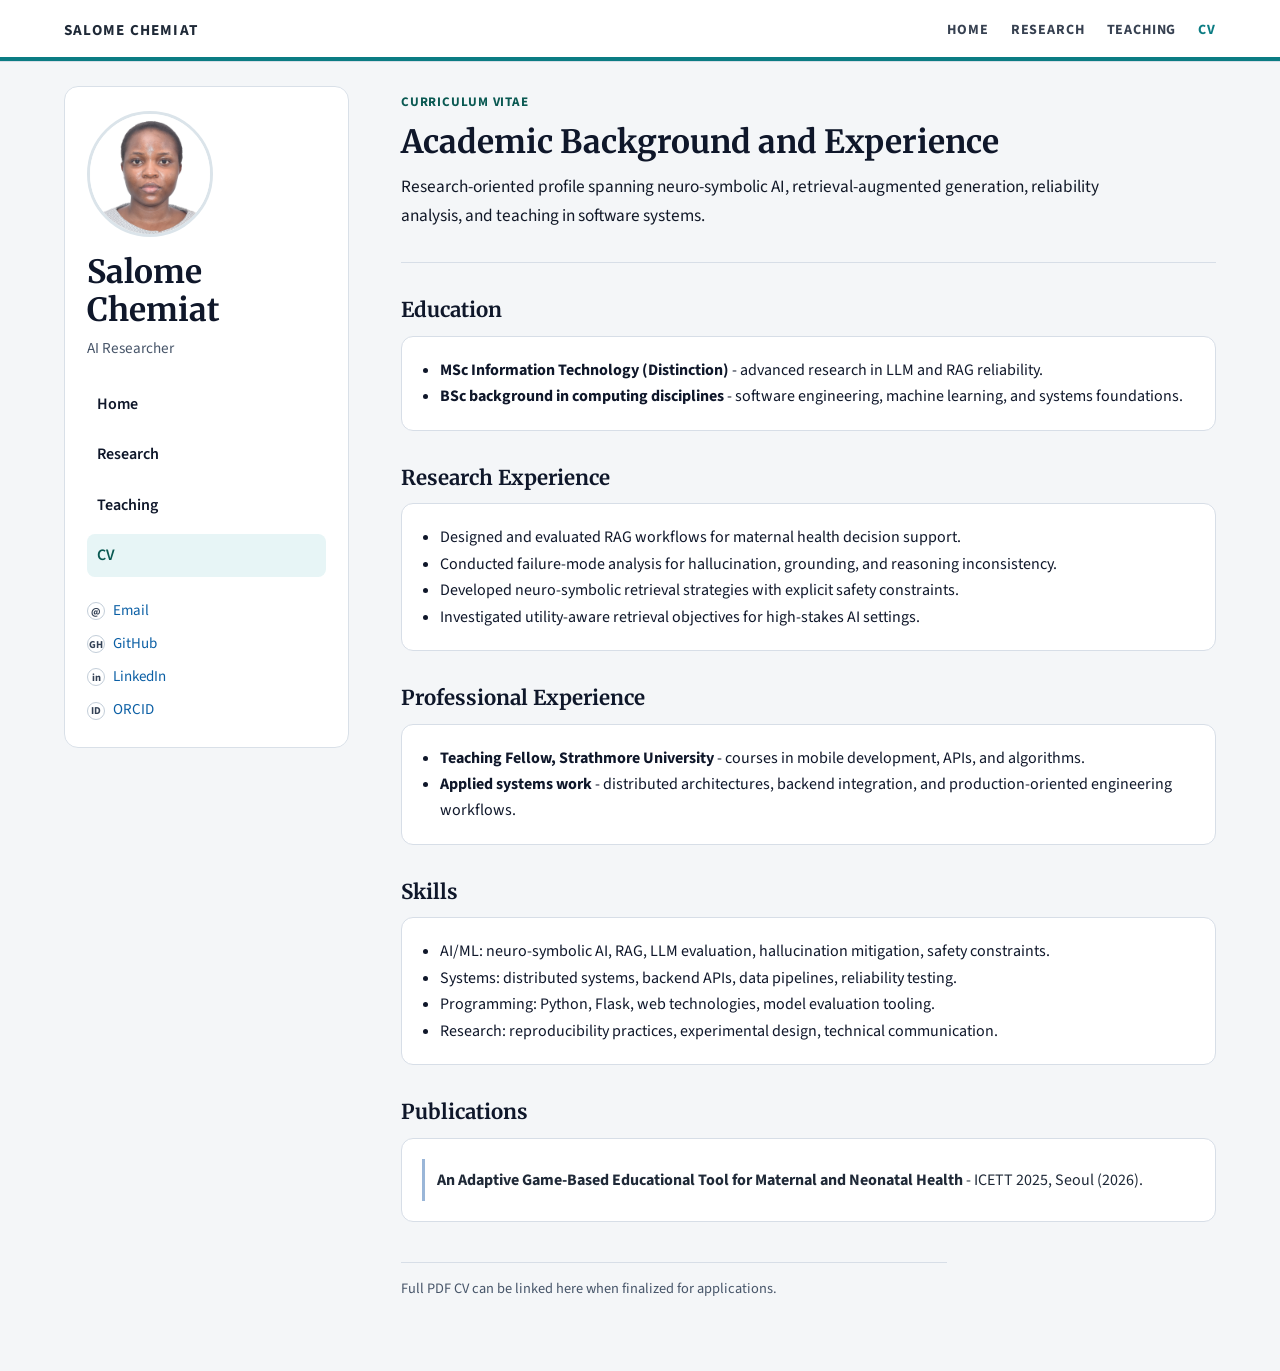
==== cv.html @ af60e09a "Polish visual identity to a cleaner academic research-site style. Add top navigation framing, profil" ====
<!DOCTYPE html>
<html lang="en">
<head>
    <meta charset="UTF-8">
    <meta name="viewport" content="width=device-width, initial-scale=1.0">
    <title>CV | Salome Chemiat</title>
    <link rel="stylesheet" href="style.css">
</head>
<body>
    <header class="top-header">
        <div class="top-header-inner">
            <div class="site-mark">Salome Chemiat</div>
            <nav class="top-links" aria-label="Top navigation">
                <a href="index.html">Home</a>
                <a href="research.html">Research</a>
                <a href="teaching.html">Teaching</a>
                <a class="active" href="cv.html">CV</a>
            </nav>
        </div>
        <div class="accent-line"></div>
    </header>
    <div class="site-shell">
        <div class="page-grid">
            <aside class="sidebar">
                <div class="profile-wrap">
                    <img class="profile-photo" src="profile.jpg" alt="Portrait of Salome Chemiat">
                </div>
                <h1>Salome Chemiat</h1>
                <p class="role">AI Researcher</p>
                <nav class="sidebar-nav" aria-label="Primary">
                    <a href="index.html">Home</a>
                    <a href="research.html">Research</a>
                    <a href="teaching.html">Teaching</a>
                    <a class="active" href="cv.html">CV</a>
                </nav>
                <ul class="contact-list">
                    <li><a href="mailto:schemiat@strathmore.edu"><span class="icon">@</span>Email</a></li>
                    <li><a href="https://github.com/Chemiatsalome"><span class="icon">GH</span>GitHub</a></li>
                    <li><a href="https://www.linkedin.com/in/salome-chemiat"><span class="icon">in</span>LinkedIn</a></li>
                    <li><a href="https://orcid.org/0009-0006-5871-4366"><span class="icon">ID</span>ORCID</a></li>
                </ul>
            </aside>

            <main class="content">
                <section class="hero">
                    <p class="eyebrow">Curriculum Vitae</p>
                    <h1>Academic Background and Experience</h1>
                    <p class="lead">
                        Research-oriented profile spanning neuro-symbolic AI, retrieval-augmented generation, reliability analysis, and teaching in software systems.
                    </p>
                </section>

                <section>
                    <h2>Education</h2>
                    <div class="section-card">
                        <ul class="cv-list">
                            <li><strong>MSc Information Technology (Distinction)</strong> - advanced research in LLM and RAG reliability.</li>
                            <li><strong>BSc background in computing disciplines</strong> - software engineering, machine learning, and systems foundations.</li>
                        </ul>
                    </div>
                </section>

                <section>
                    <h2>Research Experience</h2>
                    <div class="section-card">
                        <ul class="cv-list">
                            <li>Designed and evaluated RAG workflows for maternal health decision support.</li>
                            <li>Conducted failure-mode analysis for hallucination, grounding, and reasoning inconsistency.</li>
                            <li>Developed neuro-symbolic retrieval strategies with explicit safety constraints.</li>
                            <li>Investigated utility-aware retrieval objectives for high-stakes AI settings.</li>
                        </ul>
                    </div>
                </section>

                <section>
                    <h2>Professional Experience</h2>
                    <div class="section-card">
                        <ul class="cv-list">
                            <li><strong>Teaching Fellow, Strathmore University</strong> - courses in mobile development, APIs, and algorithms.</li>
                            <li><strong>Applied systems work</strong> - distributed architectures, backend integration, and production-oriented engineering workflows.</li>
                        </ul>
                    </div>
                </section>

                <section>
                    <h2>Skills</h2>
                    <div class="section-card">
                        <ul class="cv-list">
                            <li>AI/ML: neuro-symbolic AI, RAG, LLM evaluation, hallucination mitigation, safety constraints.</li>
                            <li>Systems: distributed systems, backend APIs, data pipelines, reliability testing.</li>
                            <li>Programming: Python, Flask, web technologies, model evaluation tooling.</li>
                            <li>Research: reproducibility practices, experimental design, technical communication.</li>
                        </ul>
                    </div>
                </section>

                <section>
                    <h2>Publications</h2>
                    <div class="section-card">
                        <ul class="pub-list">
                            <li><strong>An Adaptive Game-Based Educational Tool for Maternal and Neonatal Health</strong> - ICETT 2025, Seoul (2026).</li>
                        </ul>
                    </div>
                </section>

                <p class="footer-note">Full PDF CV can be linked here when finalized for applications.</p>
            </main>
        </div>
    </div>
</body>
</html>
---- style.css ----
@import url("https://fonts.googleapis.com/css2?family=Merriweather:wght@400;700&family=Source+Sans+3:wght@400;600;700&display=swap");

:root {
    --bg: #f4f6f8;
    --panel: #ffffff;
    --text: #0f172a;
    --muted: #475569;
    --accent: #0b7c83;
    --accent-soft: #e7f5f6;
    --line: #d7dee7;
    --max-width: 1200px;
}

* {
    box-sizing: border-box;
}

html, body {
    margin: 0;
    padding: 0;
    background: var(--bg);
    color: var(--text);
    font-family: "Source Sans 3", "Segoe UI", Roboto, "Helvetica Neue", Arial, sans-serif;
    line-height: 1.65;
}

a {
    color: #0b5fa5;
    text-decoration: none;
    transition: color 0.2s ease;
}

a:hover {
    color: #084a81;
}

.top-header {
    background: var(--panel);
    border-bottom: 1px solid var(--line);
}

.top-header-inner {
    max-width: var(--max-width);
    margin: 0 auto;
    padding: 18px 24px 14px;
    display: flex;
    align-items: center;
    justify-content: space-between;
    gap: 20px;
}

.site-mark {
    font-size: 0.95rem;
    font-weight: 700;
    letter-spacing: 0.08em;
    color: #1f2937;
    text-transform: uppercase;
}

.top-links {
    display: flex;
    gap: 22px;
    flex-wrap: wrap;
}

.top-links a {
    color: #374151;
    font-size: 0.88rem;
    font-weight: 700;
    letter-spacing: 0.06em;
    text-transform: uppercase;
}

.top-links a.active,
.top-links a:hover {
    color: var(--accent);
}

.accent-line {
    height: 4px;
    background: var(--accent);
}

.site-shell {
    max-width: var(--max-width);
    margin: 0 auto;
    padding: 24px 24px 56px;
}

.page-grid {
    display: grid;
    grid-template-columns: 285px 1fr;
    gap: 52px;
}

.sidebar {
    position: sticky;
    top: 28px;
    align-self: start;
    border: 1px solid #d9e0e8;
    background: var(--panel);
    border-radius: 14px;
    padding: 24px 22px;
}

.profile-wrap {
    margin-bottom: 16px;
}

.profile-photo {
    width: 126px;
    height: 126px;
    border-radius: 50%;
    object-fit: cover;
    border: 3px solid #dbe4ea;
    display: block;
}

.sidebar h1 {
    margin: 0 0 6px;
    font-family: "Merriweather", Georgia, "Times New Roman", serif;
    font-size: 2rem;
    font-weight: 700;
    line-height: 1.2;
}

.sidebar .role {
    margin: 0 0 16px;
    color: var(--muted);
    font-size: 0.95rem;
}

.sidebar-nav {
    display: flex;
    flex-direction: column;
    gap: 8px;
    margin: 22px 0;
}

.sidebar-nav a {
    display: block;
    padding: 8px 10px;
    border-radius: 8px;
    color: var(--text);
    font-weight: 600;
}

.sidebar-nav a:hover,
.sidebar-nav a.active {
    background: var(--accent-soft);
    color: #0a5952;
}

.contact-list {
    margin: 16px 0 0;
    padding: 0;
    list-style: none;
    display: grid;
    gap: 8px;
    font-size: 0.94rem;
}

.contact-list a {
    display: inline-flex;
    align-items: center;
    gap: 8px;
}

.contact-list .icon {
    width: 18px;
    height: 18px;
    border-radius: 50%;
    border: 1px solid #c3ced9;
    color: #334155;
    display: inline-flex;
    align-items: center;
    justify-content: center;
    font-size: 0.66rem;
    font-weight: 700;
}

.content {
    min-width: 0;
}

.hero {
    padding: 6px 0 18px;
    border-bottom: 1px solid var(--line);
    margin-bottom: 28px;
}

.eyebrow {
    margin: 0 0 8px;
    font-size: 0.82rem;
    font-weight: 700;
    letter-spacing: 0.06em;
    text-transform: uppercase;
    color: #0a5952;
}

h1, h2, h3 {
    font-family: "Merriweather", Georgia, "Times New Roman", serif;
    line-height: 1.3;
    margin-top: 0;
}

h1 {
    font-size: 2rem;
    margin-bottom: 10px;
}

h2 {
    font-size: 1.28rem;
    margin: 34px 0 12px;
}

h3 {
    font-size: 1.05rem;
    margin: 0 0 8px;
}

p {
    margin: 0 0 14px;
    color: #1f2937;
    max-width: 78ch;
}

.lead {
    font-size: 1.08rem;
    color: #111827;
}

.research-question {
    margin-top: 14px;
    padding: 14px 16px;
    border-left: 4px solid var(--accent);
    background: #f7fafb;
    font-size: 1.05rem;
}

.section-card {
    border: 1px solid var(--line);
    background: var(--panel);
    border-radius: 12px;
    padding: 20px;
    margin-bottom: 16px;
}

.highlight-card {
    border: 1px solid #73bbb0;
    background: linear-gradient(180deg, #f2fbfa 0%, #ffffff 72%);
    box-shadow: 0 8px 24px rgba(13, 121, 117, 0.08);
}

.flagship-header {
    display: flex;
    align-items: center;
    justify-content: space-between;
    gap: 12px;
    margin-bottom: 6px;
}

.flagship-badge {
    font-size: 0.72rem;
    font-weight: 700;
    letter-spacing: 0.05em;
    text-transform: uppercase;
    color: #0a5952;
    background: #dcf3ef;
    border: 1px solid #a4d8cf;
    border-radius: 999px;
    padding: 4px 10px;
}

.inline-list {
    margin: 0;
    padding-left: 18px;
}

.meta {
    margin-top: 8px;
    color: var(--muted);
    font-size: 0.93rem;
}

.testimonial {
    border-left: 4px solid var(--accent);
    padding: 10px 14px;
    background: #f8fbfb;
    margin: 12px 0;
    color: #0f172a;
}

.cv-list {
    margin: 0;
    padding-left: 18px;
}

.footer-note {
    margin-top: 40px;
    padding-top: 14px;
    border-top: 1px solid var(--line);
    color: var(--muted);
    font-size: 0.9rem;
}

.pub-list {
    margin: 0;
    padding: 0;
    list-style: none;
    display: grid;
    gap: 12px;
}

.pub-list li {
    border-left: 3px solid #9ab6d8;
    padding: 8px 0 8px 12px;
    color: #1f2937;
}

@media (max-width: 980px) {
    .top-header-inner {
        align-items: flex-start;
        flex-direction: column;
    }

    .page-grid {
        grid-template-columns: 1fr;
        gap: 24px;
    }

    .sidebar {
        position: static;
    }
}
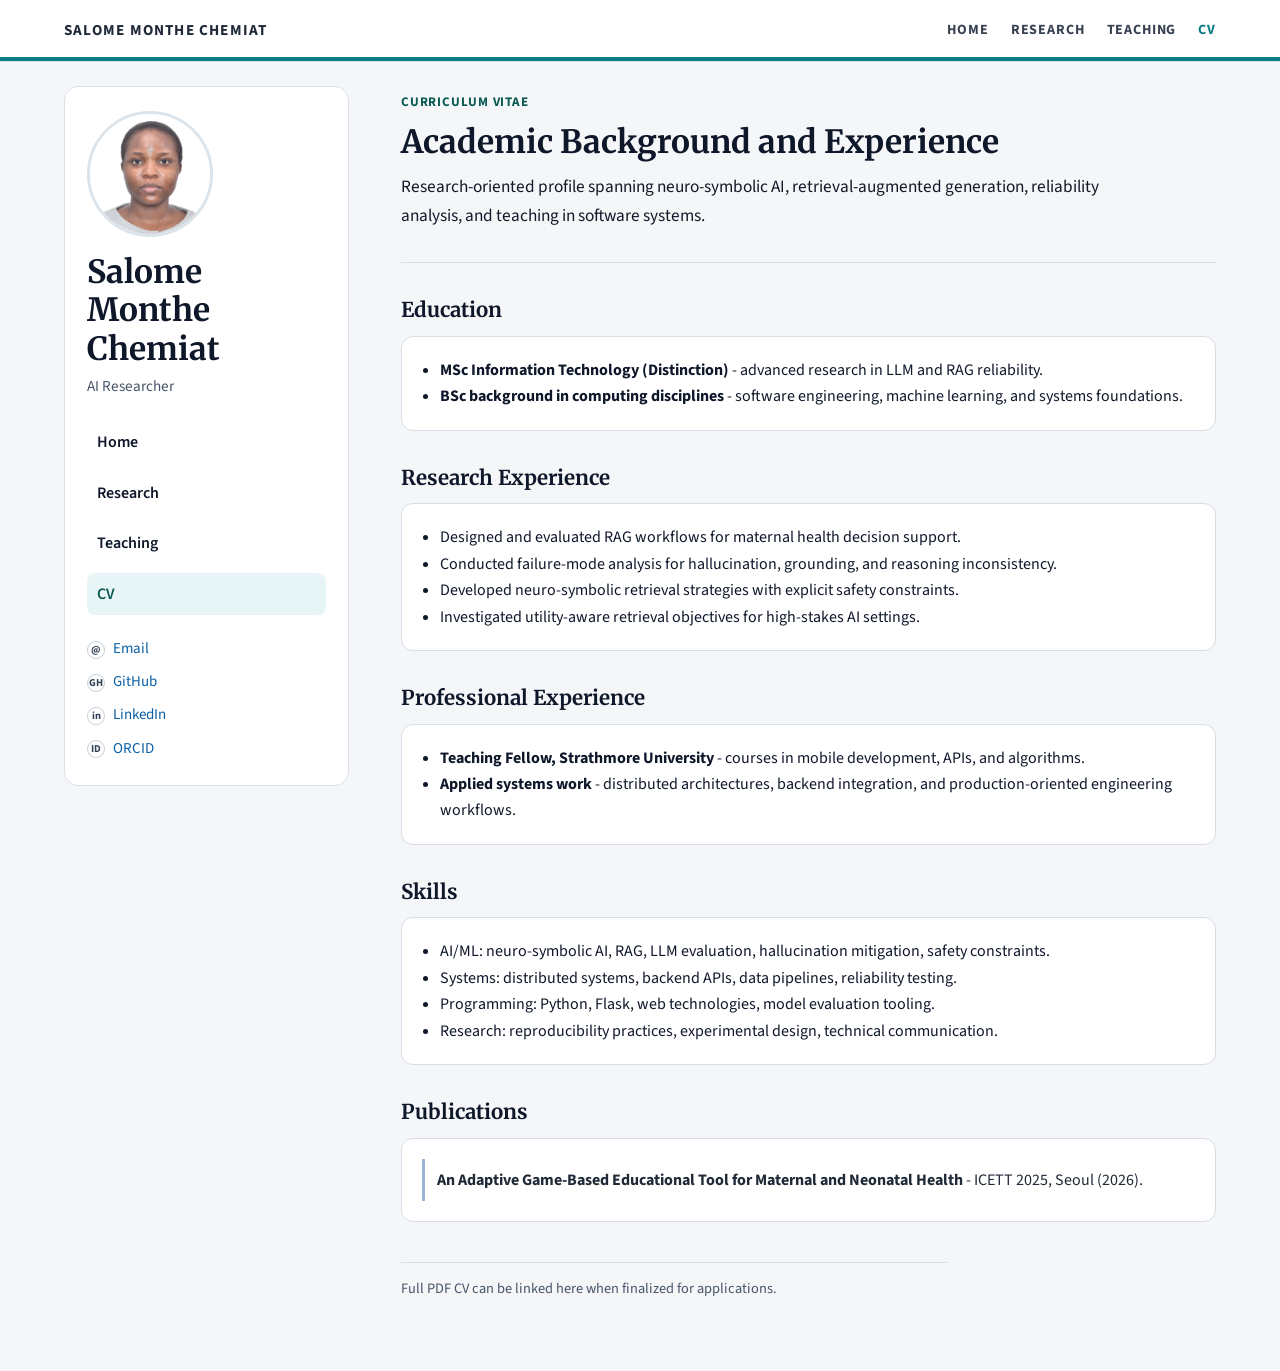
==== commit a256dccf: "Improve site SEO and indexing signals for academic identity. Add consistent metadata, canonical URLs" ====
--- a/cv.html
+++ b/cv.html
@@ -3,13 +3,45 @@
 <head>
     <meta charset="UTF-8">
     <meta name="viewport" content="width=device-width, initial-scale=1.0">
-    <title>CV | Salome Chemiat</title>
+    <title>CV | Salome Monthe Chemiat | AI Researcher</title>
+    <meta name="description" content="Curriculum Vitae of Salome Monthe Chemiat, AI Researcher at Strathmore University, focused on neuro-symbolic AI, retrieval-augmented generation, and AI safety.">
+    <meta name="robots" content="index, follow">
+    <link rel="canonical" href="https://chemiatsalome.github.io/cv.html">
+    <meta property="og:type" content="website">
+    <meta property="og:title" content="CV | Salome Monthe Chemiat | AI Researcher">
+    <meta property="og:description" content="Academic background, research experience, and publications of Salome Monthe Chemiat.">
+    <meta property="og:url" content="https://chemiatsalome.github.io/cv.html">
+    <meta property="og:image" content="https://chemiatsalome.github.io/profile.jpg">
+    <script type="application/ld+json">
+        {
+            "@context": "https://schema.org",
+            "@type": "Person",
+            "name": "Salome Monthe Chemiat",
+            "jobTitle": "AI Researcher",
+            "affiliation": {
+                "@type": "CollegeOrUniversity",
+                "name": "Strathmore University"
+            },
+            "url": "https://chemiatsalome.github.io/",
+            "sameAs": [
+                "https://github.com/Chemiatsalome",
+                "https://www.linkedin.com/in/salome-chemiat",
+                "https://orcid.org/0009-0006-5871-4366",
+                "https://chemiatsalome.github.io/"
+            ],
+            "knowsAbout": [
+                "Neurosymbolic AI",
+                "Retrieval-Augmented Generation (RAG)",
+                "AI Safety"
+            ]
+        }
+    </script>
     <link rel="stylesheet" href="style.css">
 </head>
 <body>
     <header class="top-header">
         <div class="top-header-inner">
-            <div class="site-mark">Salome Chemiat</div>
+            <div class="site-mark">Salome Monthe Chemiat</div>
             <nav class="top-links" aria-label="Top navigation">
                 <a href="index.html">Home</a>
                 <a href="research.html">Research</a>
@@ -23,9 +55,9 @@
         <div class="page-grid">
             <aside class="sidebar">
                 <div class="profile-wrap">
-                    <img class="profile-photo" src="profile.jpg" alt="Portrait of Salome Chemiat">
+                    <img class="profile-photo" src="profile.jpg" alt="Portrait of Salome Monthe Chemiat">
                 </div>
-                <h1>Salome Chemiat</h1>
+                <h1>Salome Monthe Chemiat</h1>
                 <p class="role">AI Researcher</p>
                 <nav class="sidebar-nav" aria-label="Primary">
                     <a href="index.html">Home</a>
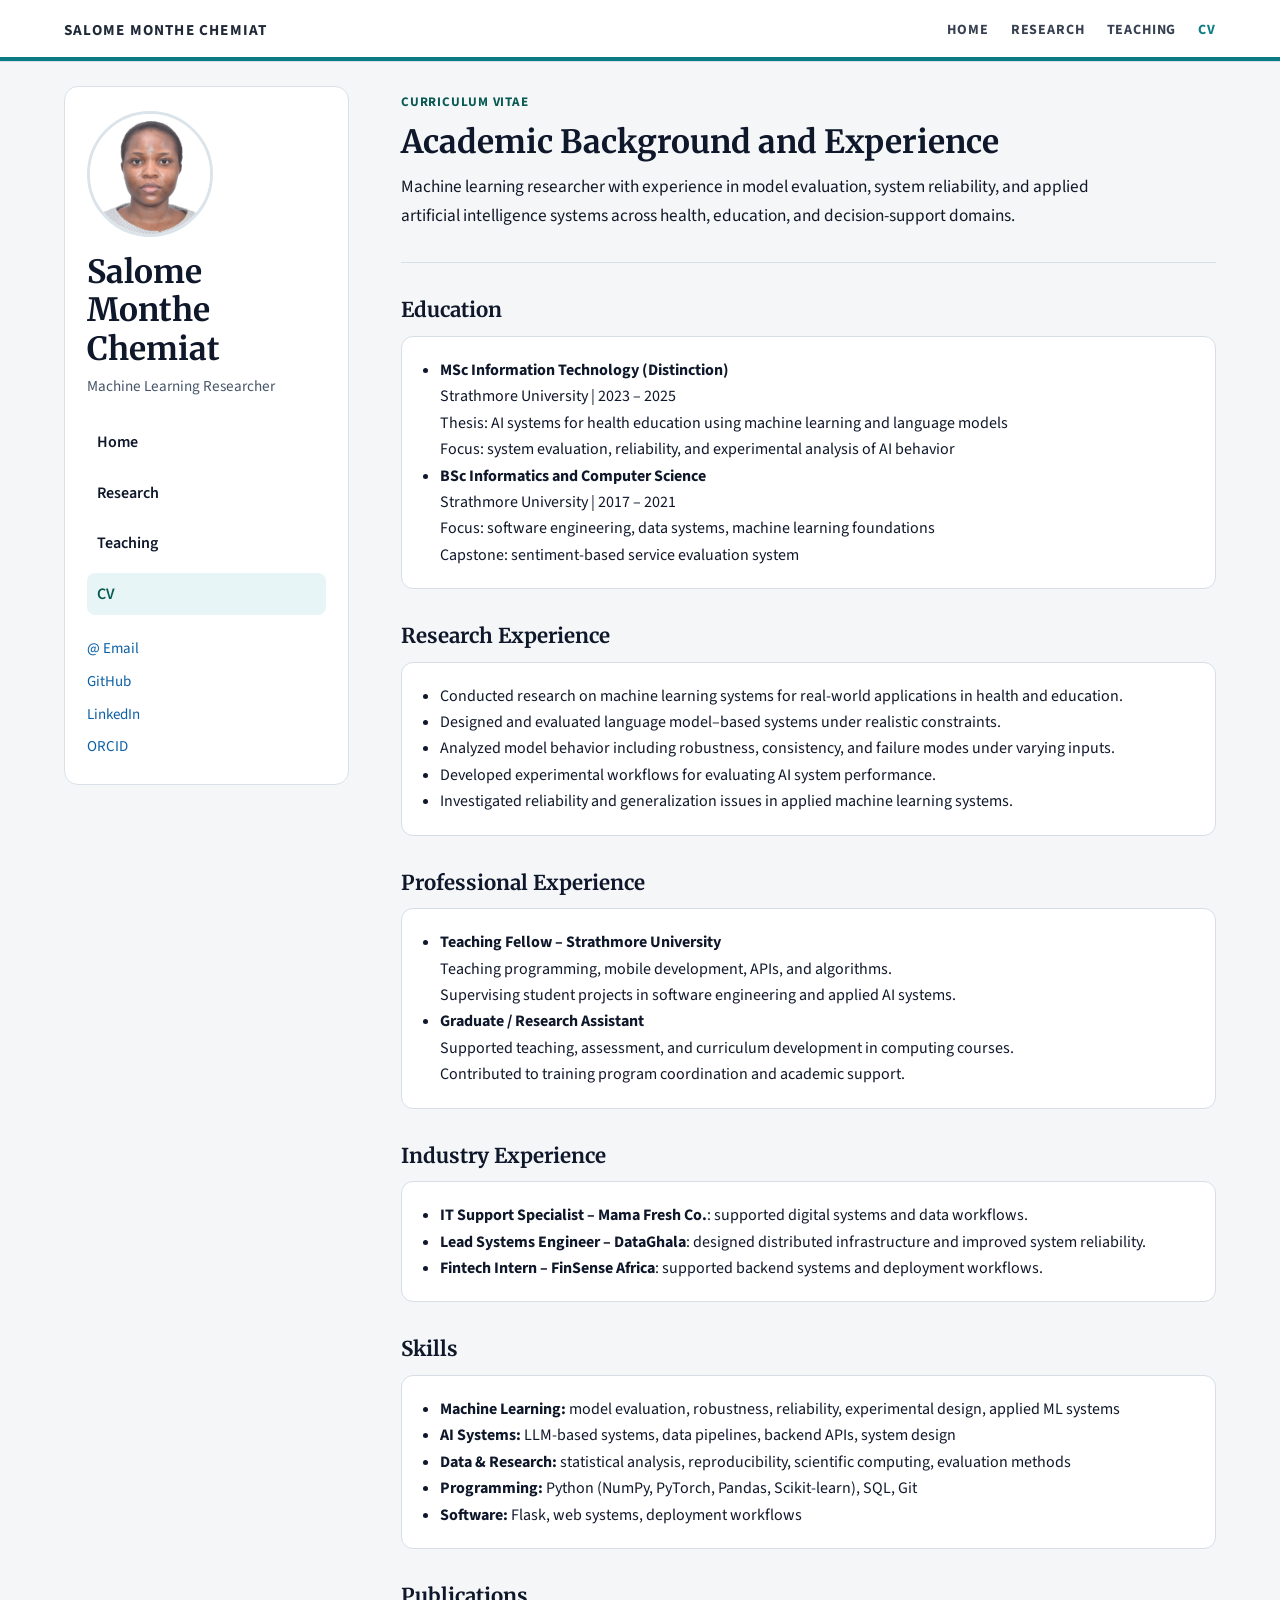
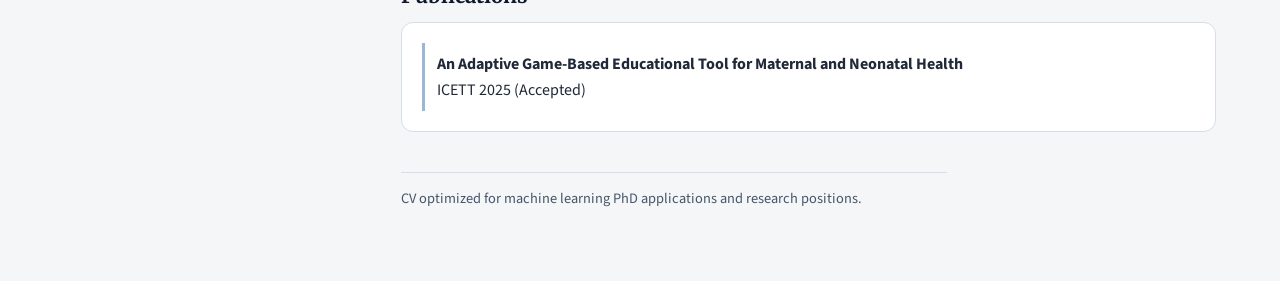
==== commit 23a223db: "Updated CV ( General)" ====
--- a/cv.html
+++ b/cv.html
@@ -3,141 +3,253 @@
 <head>
     <meta charset="UTF-8">
     <meta name="viewport" content="width=device-width, initial-scale=1.0">
-    <title>CV | Salome Monthe Chemiat | AI Researcher</title>
-    <meta name="description" content="Curriculum Vitae of Salome Monthe Chemiat, AI Researcher at Strathmore University, focused on neuro-symbolic AI, retrieval-augmented generation, and AI safety.">
+    
+    <title>CV | Salome Monthe Chemiat | Machine Learning Researcher</title>
+
+    <meta name="description" content="Curriculum Vitae of Salome Monthe Chemiat, Machine Learning Researcher at Strathmore University, focused on machine learning systems, model evaluation, robustness, and applied AI.">
+
     <meta name="robots" content="index, follow">
     <link rel="canonical" href="https://chemiatsalome.github.io/cv.html">
+
     <meta property="og:type" content="website">
-    <meta property="og:title" content="CV | Salome Monthe Chemiat | AI Researcher">
+    <meta property="og:title" content="CV | Salome Monthe Chemiat | Machine Learning Researcher">
     <meta property="og:description" content="Academic background, research experience, and publications of Salome Monthe Chemiat.">
+
     <meta property="og:url" content="https://chemiatsalome.github.io/cv.html">
     <meta property="og:image" content="https://chemiatsalome.github.io/profile.jpg">
+
     <script type="application/ld+json">
-        {
-            "@context": "https://schema.org",
-            "@type": "Person",
-            "name": "Salome Monthe Chemiat",
-            "jobTitle": "AI Researcher",
-            "affiliation": {
-                "@type": "CollegeOrUniversity",
-                "name": "Strathmore University"
-            },
-            "url": "https://chemiatsalome.github.io/",
-            "sameAs": [
-                "https://github.com/Chemiatsalome",
-                "https://www.linkedin.com/in/salome-chemiat",
-                "https://orcid.org/0009-0006-5871-4366",
-                "https://chemiatsalome.github.io/"
-            ],
-            "knowsAbout": [
-                "Neurosymbolic AI",
-                "Retrieval-Augmented Generation (RAG)",
-                "AI Safety"
-            ]
-        }
+    {
+        "@context": "https://schema.org",
+        "@type": "Person",
+        "name": "Salome Monthe Chemiat",
+        "jobTitle": "Machine Learning Researcher",
+        "affiliation": {
+            "@type": "CollegeOrUniversity",
+            "name": "Strathmore University"
+        },
+        "knowsAbout": [
+            "Machine Learning",
+            "Artificial Intelligence",
+            "Model Evaluation",
+            "System Robustness",
+            "Data-driven systems",
+            "Applied AI"
+        ]
+    }
     </script>
+
     <link rel="stylesheet" href="style.css">
 </head>
+
 <body>
-    <header class="top-header">
-        <div class="top-header-inner">
-            <div class="site-mark">Salome Monthe Chemiat</div>
-            <nav class="top-links" aria-label="Top navigation">
-                <a href="index.html">Home</a>
-                <a href="research.html">Research</a>
-                <a href="teaching.html">Teaching</a>
-                <a class="active" href="cv.html">CV</a>
-            </nav>
-        </div>
-        <div class="accent-line"></div>
-    </header>
-    <div class="site-shell">
-        <div class="page-grid">
-            <aside class="sidebar">
-                <div class="profile-wrap">
-                    <img class="profile-photo" src="profile.jpg" alt="Portrait of Salome Monthe Chemiat">
-                </div>
-                <h1>Salome Monthe Chemiat</h1>
-                <p class="role">AI Researcher</p>
-                <nav class="sidebar-nav" aria-label="Primary">
-                    <a href="index.html">Home</a>
-                    <a href="research.html">Research</a>
-                    <a href="teaching.html">Teaching</a>
-                    <a class="active" href="cv.html">CV</a>
-                </nav>
-                <ul class="contact-list">
-                    <li><a href="mailto:schemiat@strathmore.edu"><span class="icon">@</span>Email</a></li>
-                    <li><a href="https://github.com/Chemiatsalome"><span class="icon">GH</span>GitHub</a></li>
-                    <li><a href="https://www.linkedin.com/in/salome-chemiat"><span class="icon">in</span>LinkedIn</a></li>
-                    <li><a href="https://orcid.org/0009-0006-5871-4366"><span class="icon">ID</span>ORCID</a></li>
-                </ul>
-            </aside>
-
-            <main class="content">
-                <section class="hero">
-                    <p class="eyebrow">Curriculum Vitae</p>
-                    <h1>Academic Background and Experience</h1>
-                    <p class="lead">
-                        Research-oriented profile spanning neuro-symbolic AI, retrieval-augmented generation, reliability analysis, and teaching in software systems.
-                    </p>
-                </section>
-
-                <section>
-                    <h2>Education</h2>
-                    <div class="section-card">
-                        <ul class="cv-list">
-                            <li><strong>MSc Information Technology (Distinction)</strong> - advanced research in LLM and RAG reliability.</li>
-                            <li><strong>BSc background in computing disciplines</strong> - software engineering, machine learning, and systems foundations.</li>
-                        </ul>
-                    </div>
-                </section>
-
-                <section>
-                    <h2>Research Experience</h2>
-                    <div class="section-card">
-                        <ul class="cv-list">
-                            <li>Designed and evaluated RAG workflows for maternal health decision support.</li>
-                            <li>Conducted failure-mode analysis for hallucination, grounding, and reasoning inconsistency.</li>
-                            <li>Developed neuro-symbolic retrieval strategies with explicit safety constraints.</li>
-                            <li>Investigated utility-aware retrieval objectives for high-stakes AI settings.</li>
-                        </ul>
-                    </div>
-                </section>
-
-                <section>
-                    <h2>Professional Experience</h2>
-                    <div class="section-card">
-                        <ul class="cv-list">
-                            <li><strong>Teaching Fellow, Strathmore University</strong> - courses in mobile development, APIs, and algorithms.</li>
-                            <li><strong>Applied systems work</strong> - distributed architectures, backend integration, and production-oriented engineering workflows.</li>
-                        </ul>
-                    </div>
-                </section>
-
-                <section>
-                    <h2>Skills</h2>
-                    <div class="section-card">
-                        <ul class="cv-list">
-                            <li>AI/ML: neuro-symbolic AI, RAG, LLM evaluation, hallucination mitigation, safety constraints.</li>
-                            <li>Systems: distributed systems, backend APIs, data pipelines, reliability testing.</li>
-                            <li>Programming: Python, Flask, web technologies, model evaluation tooling.</li>
-                            <li>Research: reproducibility practices, experimental design, technical communication.</li>
-                        </ul>
-                    </div>
-                </section>
-
-                <section>
-                    <h2>Publications</h2>
-                    <div class="section-card">
-                        <ul class="pub-list">
-                            <li><strong>An Adaptive Game-Based Educational Tool for Maternal and Neonatal Health</strong> - ICETT 2025, Seoul (2026).</li>
-                        </ul>
-                    </div>
-                </section>
-
-                <p class="footer-note">Full PDF CV can be linked here when finalized for applications.</p>
-            </main>
-        </div>
-    </div>
+
+<header class="top-header">
+    <div class="top-header-inner">
+        <div class="site-mark">Salome Monthe Chemiat</div>
+
+        <nav class="top-links">
+            <a href="index.html">Home</a>
+            <a href="research.html">Research</a>
+            <a href="teaching.html">Teaching</a>
+            <a class="active" href="cv.html">CV</a>
+        </nav>
+    </div>
+    <div class="accent-line"></div>
+</header>
+
+<div class="site-shell">
+<div class="page-grid">
+
+<aside class="sidebar">
+
+    <div class="profile-wrap">
+        <img class="profile-photo" src="profile.jpg" alt="Portrait of Salome Monthe Chemiat">
+    </div>
+
+    <h1>Salome Monthe Chemiat</h1>
+    <p class="role">Machine Learning Researcher</p>
+
+    <nav class="sidebar-nav">
+        <a href="index.html">Home</a>
+        <a href="research.html">Research</a>
+        <a href="teaching.html">Teaching</a>
+        <a class="active" href="cv.html">CV</a>
+    </nav>
+
+    <ul class="contact-list">
+        <li><a href="mailto:schemiat@strathmore.edu">@ Email</a></li>
+        <li><a href="https://github.com/Chemiatsalome">GitHub</a></li>
+        <li><a href="https://www.linkedin.com/in/salome-chemiat">LinkedIn</a></li>
+        <li><a href="https://orcid.org/0009-0006-5871-4366">ORCID</a></li>
+    </ul>
+
+</aside>
+
+<main class="content">
+
+<section class="hero">
+
+    <p class="eyebrow">Curriculum Vitae</p>
+
+    <h1>Academic Background and Experience</h1>
+
+    <p class="lead">
+        Machine learning researcher with experience in model evaluation, system reliability,
+        and applied artificial intelligence systems across health, education, and decision-support domains.
+    </p>
+
+</section>
+
+<section>
+
+    <h2>Education</h2>
+
+    <div class="section-card">
+
+        <ul class="cv-list">
+
+            <li>
+                <strong>MSc Information Technology (Distinction)</strong><br>
+                Strathmore University | 2023 – 2025<br>
+                Thesis: AI systems for health education using machine learning and language models<br>
+                Focus: system evaluation, reliability, and experimental analysis of AI behavior
+            </li>
+
+            <li>
+                <strong>BSc Informatics and Computer Science</strong><br>
+                Strathmore University | 2017 – 2021<br>
+                Focus: software engineering, data systems, machine learning foundations<br>
+                Capstone: sentiment-based service evaluation system
+            </li>
+
+        </ul>
+
+    </div>
+
+</section>
+
+<section>
+
+    <h2>Research Experience</h2>
+
+    <div class="section-card">
+
+        <ul class="cv-list">
+
+            <li>Conducted research on machine learning systems for real-world applications in health and education.</li>
+
+            <li>Designed and evaluated language model–based systems under realistic constraints.</li>
+
+            <li>Analyzed model behavior including robustness, consistency, and failure modes under varying inputs.</li>
+
+            <li>Developed experimental workflows for evaluating AI system performance.</li>
+
+            <li>Investigated reliability and generalization issues in applied machine learning systems.</li>
+
+        </ul>
+
+    </div>
+
+</section>
+
+<section>
+
+    <h2>Professional Experience</h2>
+
+    <div class="section-card">
+
+        <ul class="cv-list">
+
+            <li>
+                <strong>Teaching Fellow – Strathmore University</strong><br>
+                Teaching programming, mobile development, APIs, and algorithms.<br>
+                Supervising student projects in software engineering and applied AI systems.
+            </li>
+
+            <li>
+                <strong>Graduate / Research Assistant</strong><br>
+                Supported teaching, assessment, and curriculum development in computing courses.<br>
+                Contributed to training program coordination and academic support.
+            </li>
+
+        </ul>
+
+    </div>
+
+</section>
+
+<section>
+
+    <h2>Industry Experience</h2>
+
+    <div class="section-card">
+
+        <ul class="cv-list">
+
+            <li><strong>IT Support Specialist – Mama Fresh Co.</strong>: supported digital systems and data workflows.</li>
+
+            <li><strong>Lead Systems Engineer – DataGhala</strong>: designed distributed infrastructure and improved system reliability.</li>
+
+            <li><strong>Fintech Intern – FinSense Africa</strong>: supported backend systems and deployment workflows.</li>
+
+        </ul>
+
+    </div>
+
+</section>
+
+<section>
+
+    <h2>Skills</h2>
+
+    <div class="section-card">
+
+        <ul class="cv-list">
+
+            <li><strong>Machine Learning:</strong> model evaluation, robustness, reliability, experimental design, applied ML systems</li>
+
+            <li><strong>AI Systems:</strong> LLM-based systems, data pipelines, backend APIs, system design</li>
+
+            <li><strong>Data & Research:</strong> statistical analysis, reproducibility, scientific computing, evaluation methods</li>
+
+            <li><strong>Programming:</strong> Python (NumPy, PyTorch, Pandas, Scikit-learn), SQL, Git</li>
+
+            <li><strong>Software:</strong> Flask, web systems, deployment workflows</li>
+
+        </ul>
+
+    </div>
+
+</section>
+
+<section>
+
+    <h2>Publications</h2>
+
+    <div class="section-card">
+
+        <ul class="pub-list">
+
+            <li>
+                <strong>An Adaptive Game-Based Educational Tool for Maternal and Neonatal Health</strong><br>
+                ICETT 2025 (Accepted)
+            </li>
+
+        </ul>
+
+    </div>
+
+</section>
+
+<p class="footer-note">
+    CV optimized for machine learning PhD applications and research positions.
+</p>
+
+</main>
+
+</div>
+</div>
+
 </body>
 </html>
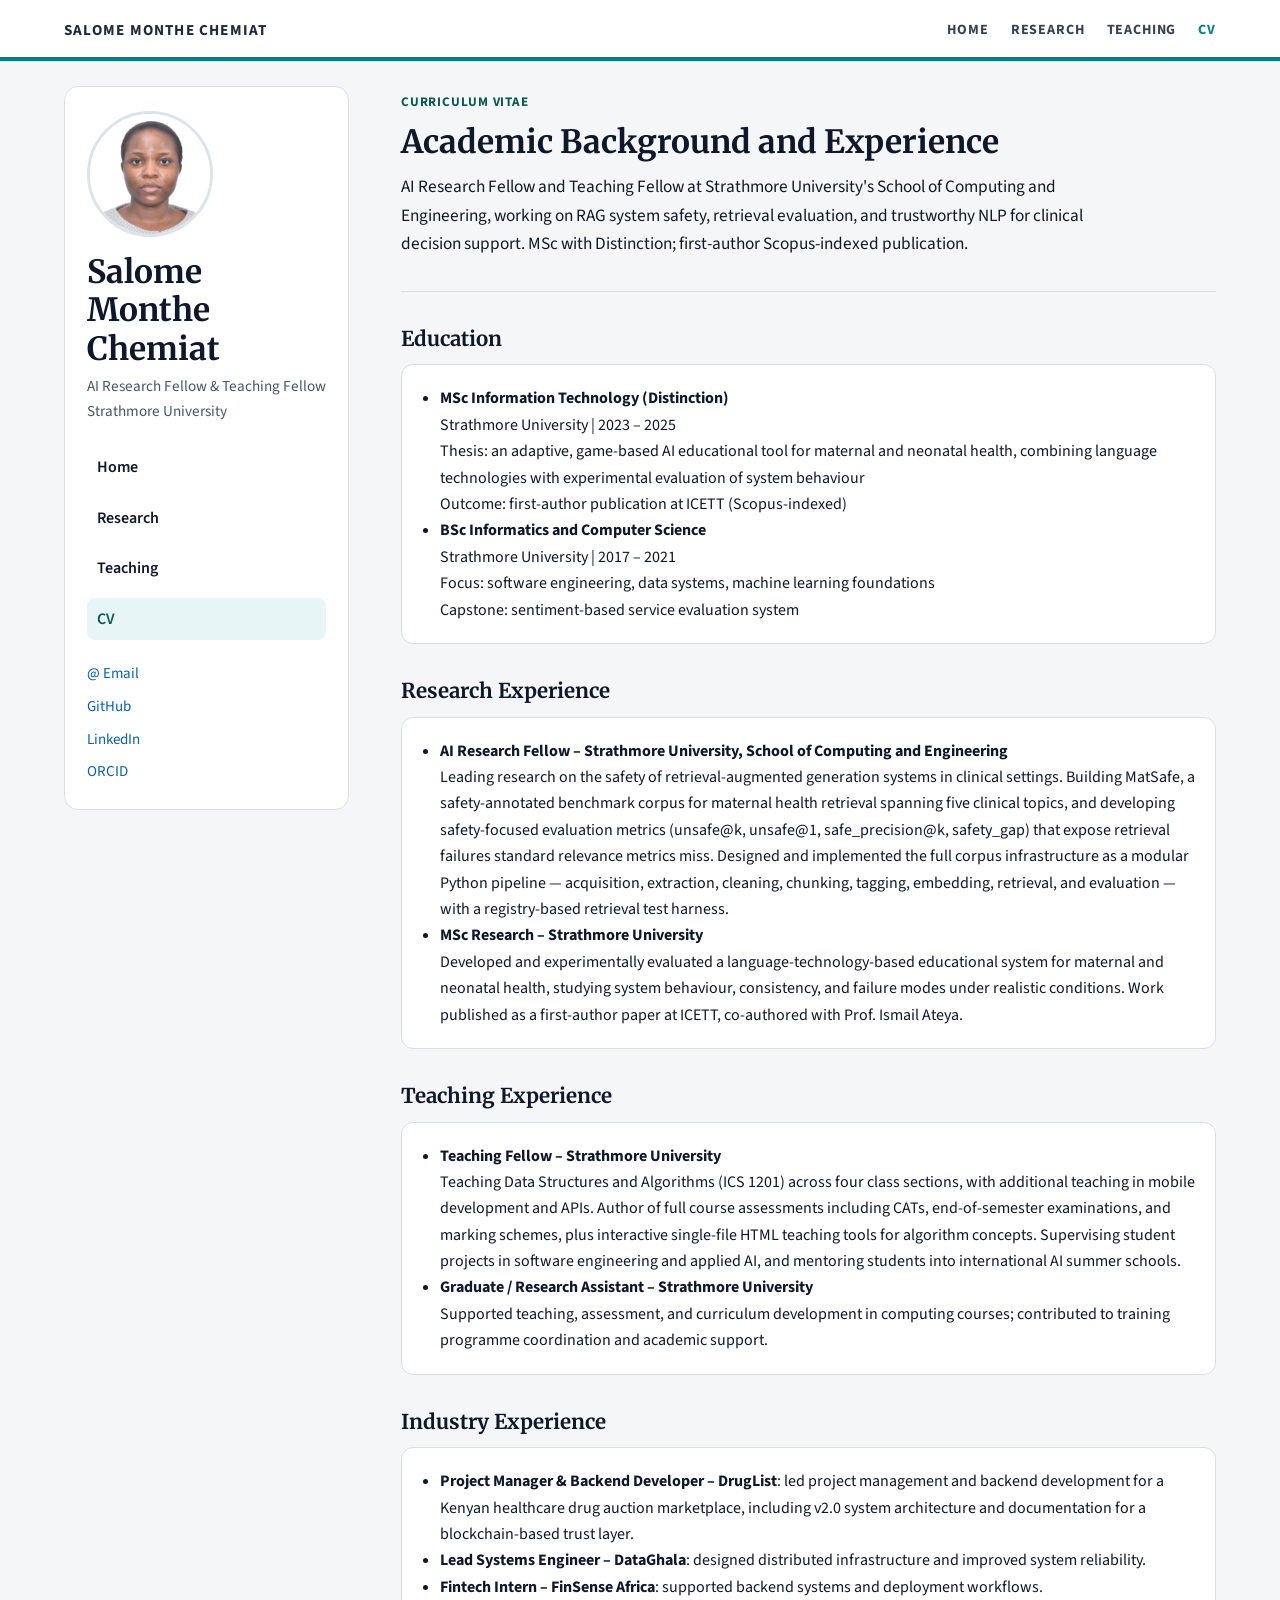
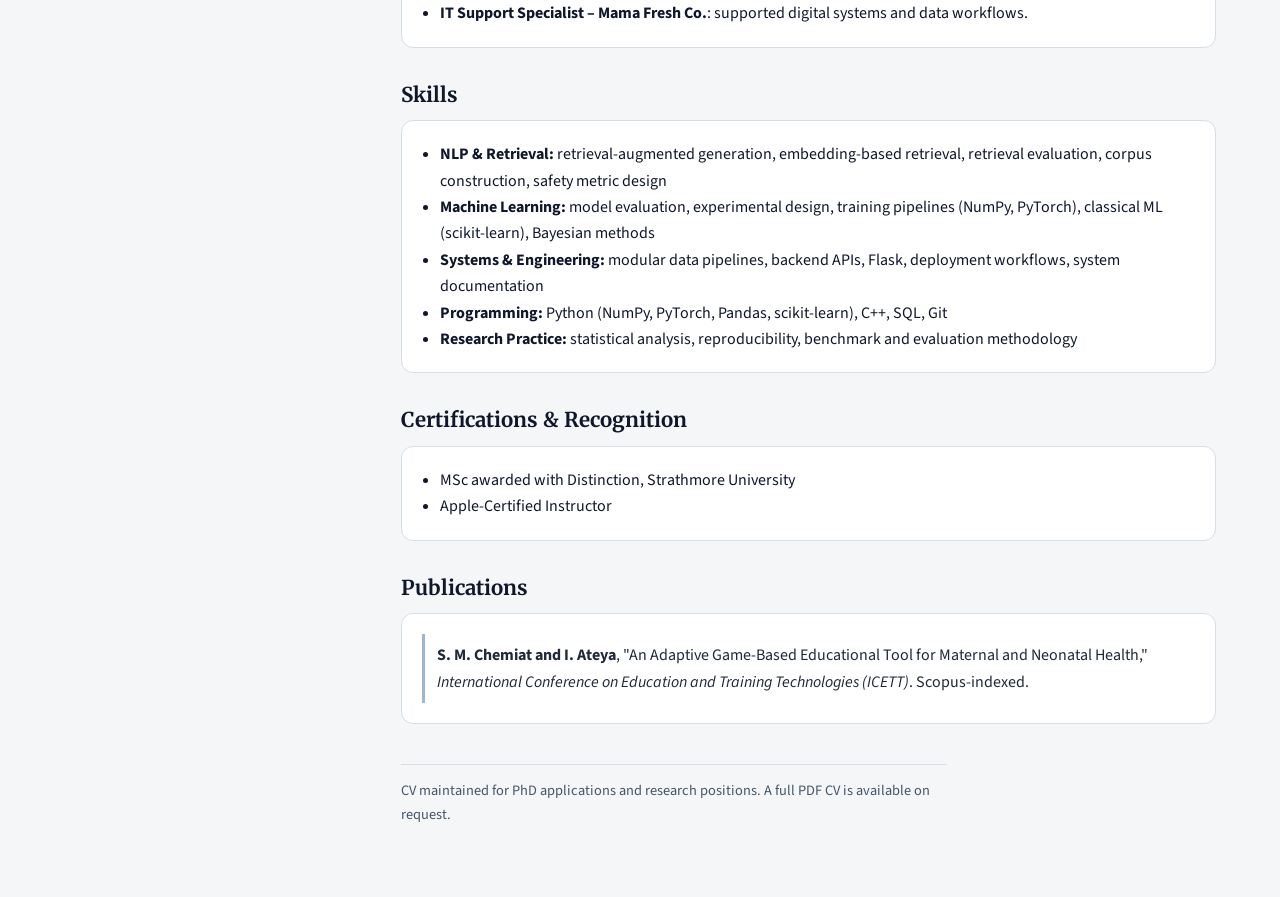
==== commit 185a86dc: "Revise CV for title change and updated details Updated the CV to reflect the new title and role as A" ====
--- a/cv.html
+++ b/cv.html
@@ -3,17 +3,17 @@
 <head>
     <meta charset="UTF-8">
     <meta name="viewport" content="width=device-width, initial-scale=1.0">
-    
-    <title>CV | Salome Monthe Chemiat | Machine Learning Researcher</title>
-
-    <meta name="description" content="Curriculum Vitae of Salome Monthe Chemiat, Machine Learning Researcher at Strathmore University, focused on machine learning systems, model evaluation, robustness, and applied AI.">
+
+    <title>CV | Salome Monthe Chemiat | AI Research Fellow</title>
+
+    <meta name="description" content="Curriculum Vitae of Salome Monthe Chemiat, AI Research Fellow and Teaching Fellow at Strathmore University: RAG system safety, retrieval evaluation, trustworthy clinical NLP, teaching, and publications.">
 
     <meta name="robots" content="index, follow">
     <link rel="canonical" href="https://chemiatsalome.github.io/cv.html">
 
     <meta property="og:type" content="website">
-    <meta property="og:title" content="CV | Salome Monthe Chemiat | Machine Learning Researcher">
-    <meta property="og:description" content="Academic background, research experience, and publications of Salome Monthe Chemiat.">
+    <meta property="og:title" content="CV | Salome Monthe Chemiat | AI Research Fellow">
+    <meta property="og:description" content="Academic background, research experience, teaching, and publications of Salome Monthe Chemiat.">
 
     <meta property="og:url" content="https://chemiatsalome.github.io/cv.html">
     <meta property="og:image" content="https://chemiatsalome.github.io/profile.jpg">
@@ -23,18 +23,18 @@
         "@context": "https://schema.org",
         "@type": "Person",
         "name": "Salome Monthe Chemiat",
-        "jobTitle": "Machine Learning Researcher",
+        "jobTitle": "AI Research Fellow and Teaching Fellow",
         "affiliation": {
             "@type": "CollegeOrUniversity",
-            "name": "Strathmore University"
+            "name": "Strathmore University, School of Computing and Engineering"
         },
         "knowsAbout": [
-            "Machine Learning",
-            "Artificial Intelligence",
-            "Model Evaluation",
-            "System Robustness",
-            "Data-driven systems",
-            "Applied AI"
+            "Retrieval-Augmented Generation",
+            "AI Safety Evaluation",
+            "Information Retrieval",
+            "Natural Language Processing",
+            "Clinical Decision Support",
+            "Machine Learning"
         ]
     }
     </script>
@@ -68,7 +68,7 @@
     </div>
 
     <h1>Salome Monthe Chemiat</h1>
-    <p class="role">Machine Learning Researcher</p>
+    <p class="role">AI Research Fellow &amp; Teaching Fellow<br>Strathmore University</p>
 
     <nav class="sidebar-nav">
         <a href="index.html">Home</a>
@@ -95,8 +95,10 @@
     <h1>Academic Background and Experience</h1>
 
     <p class="lead">
-        Machine learning researcher with experience in model evaluation, system reliability,
-        and applied artificial intelligence systems across health, education, and decision-support domains.
+        AI Research Fellow and Teaching Fellow at Strathmore University's School
+        of Computing and Engineering, working on RAG system safety, retrieval
+        evaluation, and trustworthy NLP for clinical decision support. MSc with
+        Distinction; first-author Scopus-indexed publication.
     </p>
 
 </section>
@@ -111,14 +113,16 @@
 
             <li>
                 <strong>MSc Information Technology (Distinction)</strong><br>
-                Strathmore University | 2023 – 2025<br>
-                Thesis: AI systems for health education using machine learning and language models<br>
-                Focus: system evaluation, reliability, and experimental analysis of AI behavior
+                Strathmore University | 2023 &ndash; 2025<br>
+                Thesis: an adaptive, game-based AI educational tool for maternal
+                and neonatal health, combining language technologies with
+                experimental evaluation of system behaviour<br>
+                Outcome: first-author publication at ICETT (Scopus-indexed)
             </li>
 
             <li>
                 <strong>BSc Informatics and Computer Science</strong><br>
-                Strathmore University | 2017 – 2021<br>
+                Strathmore University | 2017 &ndash; 2021<br>
                 Focus: software engineering, data systems, machine learning foundations<br>
                 Capstone: sentiment-based service evaluation system
             </li>
@@ -137,40 +141,60 @@
 
         <ul class="cv-list">
 
-            <li>Conducted research on machine learning systems for real-world applications in health and education.</li>
-
-            <li>Designed and evaluated language model–based systems under realistic constraints.</li>
-
-            <li>Analyzed model behavior including robustness, consistency, and failure modes under varying inputs.</li>
-
-            <li>Developed experimental workflows for evaluating AI system performance.</li>
-
-            <li>Investigated reliability and generalization issues in applied machine learning systems.</li>
-
-        </ul>
-
-    </div>
-
-</section>
-
-<section>
-
-    <h2>Professional Experience</h2>
-
-    <div class="section-card">
-
-        <ul class="cv-list">
-
-            <li>
-                <strong>Teaching Fellow – Strathmore University</strong><br>
-                Teaching programming, mobile development, APIs, and algorithms.<br>
-                Supervising student projects in software engineering and applied AI systems.
-            </li>
-
-            <li>
-                <strong>Graduate / Research Assistant</strong><br>
-                Supported teaching, assessment, and curriculum development in computing courses.<br>
-                Contributed to training program coordination and academic support.
+            <li>
+                <strong>AI Research Fellow &ndash; Strathmore University, School of Computing and Engineering</strong><br>
+                Leading research on the safety of retrieval-augmented generation
+                systems in clinical settings. Building MatSafe, a safety-annotated
+                benchmark corpus for maternal health retrieval spanning five
+                clinical topics, and developing safety-focused evaluation metrics
+                (unsafe@k, unsafe@1, safe_precision@k, safety_gap) that expose
+                retrieval failures standard relevance metrics miss. Designed and
+                implemented the full corpus infrastructure as a modular Python
+                pipeline &mdash; acquisition, extraction, cleaning, chunking,
+                tagging, embedding, retrieval, and evaluation &mdash; with a
+                registry-based retrieval test harness.
+            </li>
+
+            <li>
+                <strong>MSc Research &ndash; Strathmore University</strong><br>
+                Developed and experimentally evaluated a language-technology-based
+                educational system for maternal and neonatal health, studying
+                system behaviour, consistency, and failure modes under realistic
+                conditions. Work published as a first-author paper at ICETT,
+                co-authored with Prof. Ismail Ateya.
+            </li>
+
+        </ul>
+
+    </div>
+
+</section>
+
+<section>
+
+    <h2>Teaching Experience</h2>
+
+    <div class="section-card">
+
+        <ul class="cv-list">
+
+            <li>
+                <strong>Teaching Fellow &ndash; Strathmore University</strong><br>
+                Teaching Data Structures and Algorithms (ICS 1201) across four
+                class sections, with additional teaching in mobile development
+                and APIs. Author of full course assessments including CATs,
+                end-of-semester examinations, and marking schemes, plus
+                interactive single-file HTML teaching tools for algorithm
+                concepts. Supervising student projects in software engineering
+                and applied AI, and mentoring students into international AI
+                summer schools.
+            </li>
+
+            <li>
+                <strong>Graduate / Research Assistant &ndash; Strathmore University</strong><br>
+                Supported teaching, assessment, and curriculum development in
+                computing courses; contributed to training programme
+                coordination and academic support.
             </li>
 
         </ul>
@@ -187,11 +211,13 @@
 
         <ul class="cv-list">
 
-            <li><strong>IT Support Specialist – Mama Fresh Co.</strong>: supported digital systems and data workflows.</li>
-
-            <li><strong>Lead Systems Engineer – DataGhala</strong>: designed distributed infrastructure and improved system reliability.</li>
-
-            <li><strong>Fintech Intern – FinSense Africa</strong>: supported backend systems and deployment workflows.</li>
+            <li><strong>Project Manager &amp; Backend Developer &ndash; DrugList</strong>: led project management and backend development for a Kenyan healthcare drug auction marketplace, including v2.0 system architecture and documentation for a blockchain-based trust layer.</li>
+
+            <li><strong>Lead Systems Engineer &ndash; DataGhala</strong>: designed distributed infrastructure and improved system reliability.</li>
+
+            <li><strong>Fintech Intern &ndash; FinSense Africa</strong>: supported backend systems and deployment workflows.</li>
+
+            <li><strong>IT Support Specialist &ndash; Mama Fresh Co.</strong>: supported digital systems and data workflows.</li>
 
         </ul>
 
@@ -207,15 +233,33 @@
 
         <ul class="cv-list">
 
-            <li><strong>Machine Learning:</strong> model evaluation, robustness, reliability, experimental design, applied ML systems</li>
-
-            <li><strong>AI Systems:</strong> LLM-based systems, data pipelines, backend APIs, system design</li>
-
-            <li><strong>Data & Research:</strong> statistical analysis, reproducibility, scientific computing, evaluation methods</li>
-
-            <li><strong>Programming:</strong> Python (NumPy, PyTorch, Pandas, Scikit-learn), SQL, Git</li>
-
-            <li><strong>Software:</strong> Flask, web systems, deployment workflows</li>
+            <li><strong>NLP &amp; Retrieval:</strong> retrieval-augmented generation, embedding-based retrieval, retrieval evaluation, corpus construction, safety metric design</li>
+
+            <li><strong>Machine Learning:</strong> model evaluation, experimental design, training pipelines (NumPy, PyTorch), classical ML (scikit-learn), Bayesian methods</li>
+
+            <li><strong>Systems &amp; Engineering:</strong> modular data pipelines, backend APIs, Flask, deployment workflows, system documentation</li>
+
+            <li><strong>Programming:</strong> Python (NumPy, PyTorch, Pandas, scikit-learn), C++, SQL, Git</li>
+
+            <li><strong>Research Practice:</strong> statistical analysis, reproducibility, benchmark and evaluation methodology</li>
+
+        </ul>
+
+    </div>
+
+</section>
+
+<section>
+
+    <h2>Certifications &amp; Recognition</h2>
+
+    <div class="section-card">
+
+        <ul class="cv-list">
+
+            <li>MSc awarded with Distinction, Strathmore University</li>
+
+            <li>Apple-Certified Instructor</li>
 
         </ul>
 
@@ -232,8 +276,10 @@
         <ul class="pub-list">
 
             <li>
-                <strong>An Adaptive Game-Based Educational Tool for Maternal and Neonatal Health</strong><br>
-                ICETT 2025 (Accepted)
+                <strong>S. M. Chemiat and I. Ateya</strong>,
+                "An Adaptive Game-Based Educational Tool for Maternal and
+                Neonatal Health," <em>International Conference on Education and
+                Training Technologies (ICETT)</em>. Scopus-indexed.
             </li>
 
         </ul>
@@ -243,7 +289,7 @@
 </section>
 
 <p class="footer-note">
-    CV optimized for machine learning PhD applications and research positions.
+    CV maintained for PhD applications and research positions. A full PDF CV is available on request.
 </p>
 
 </main>
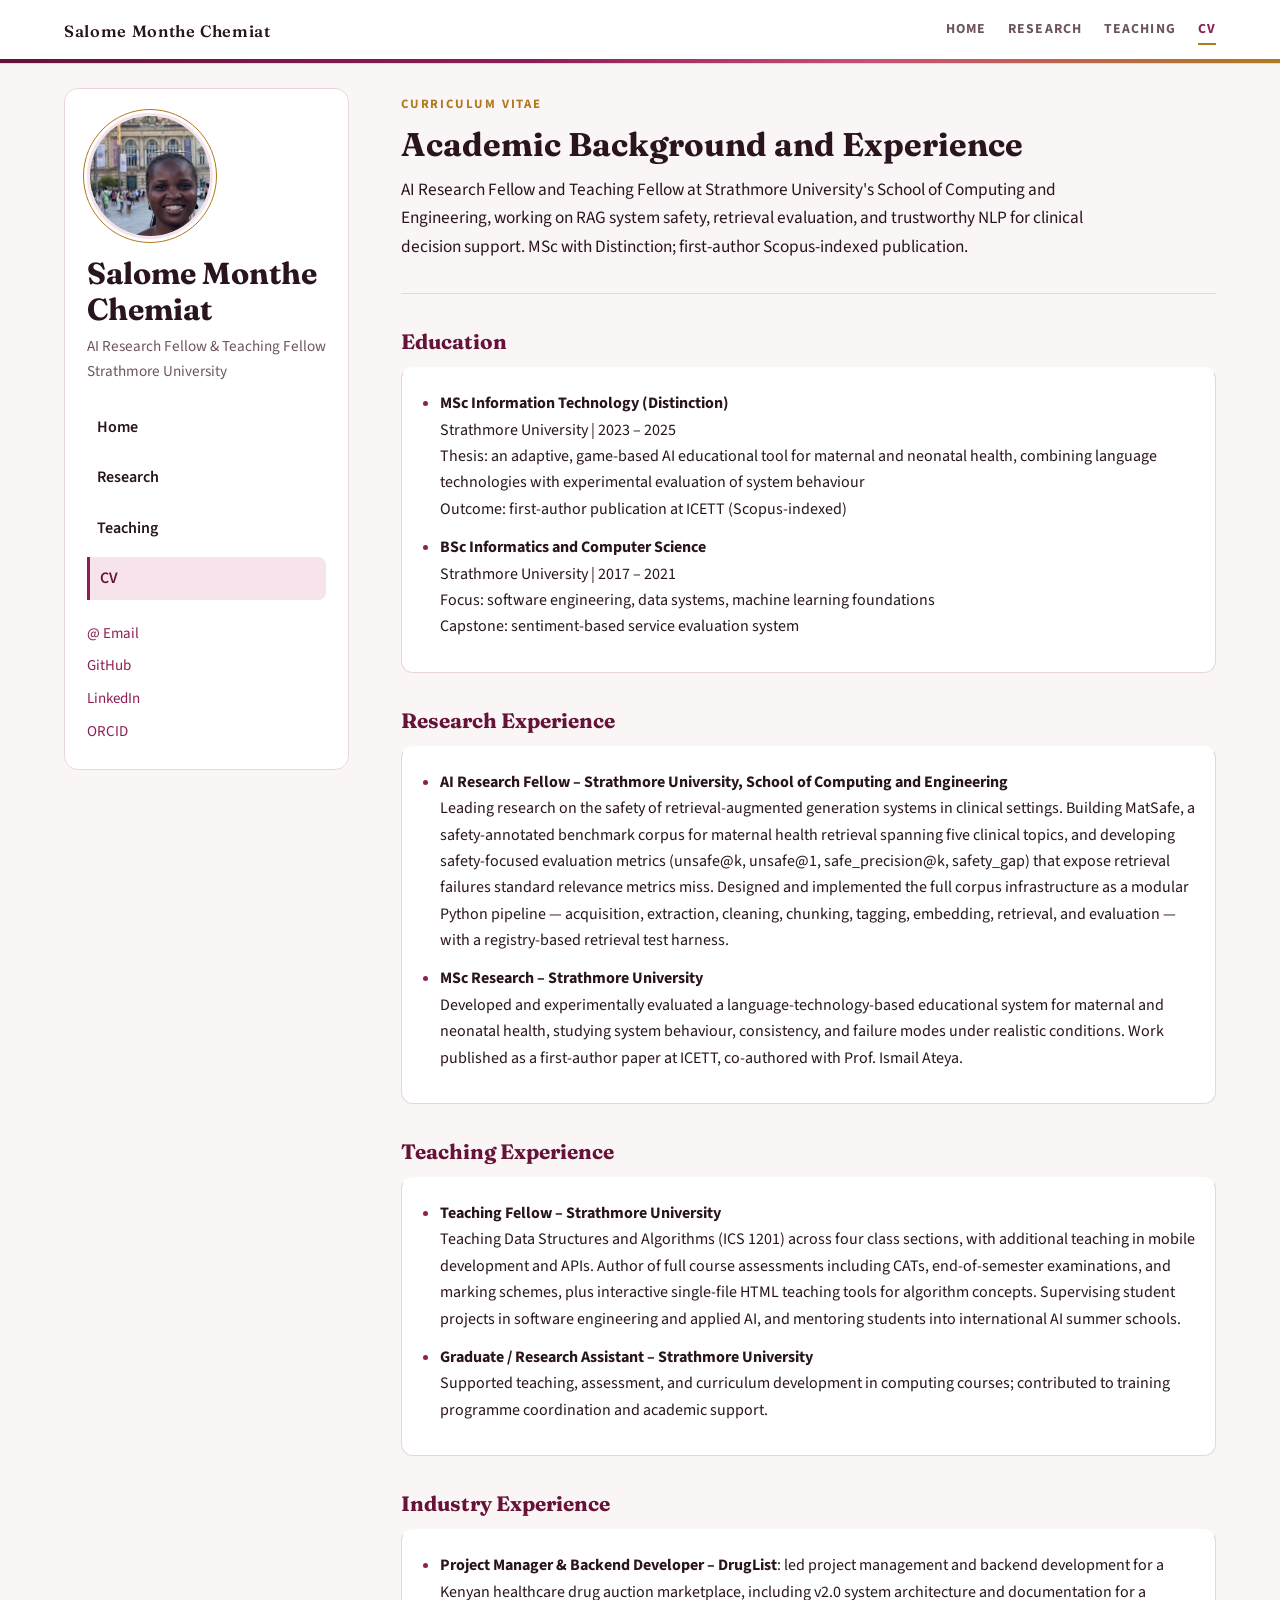
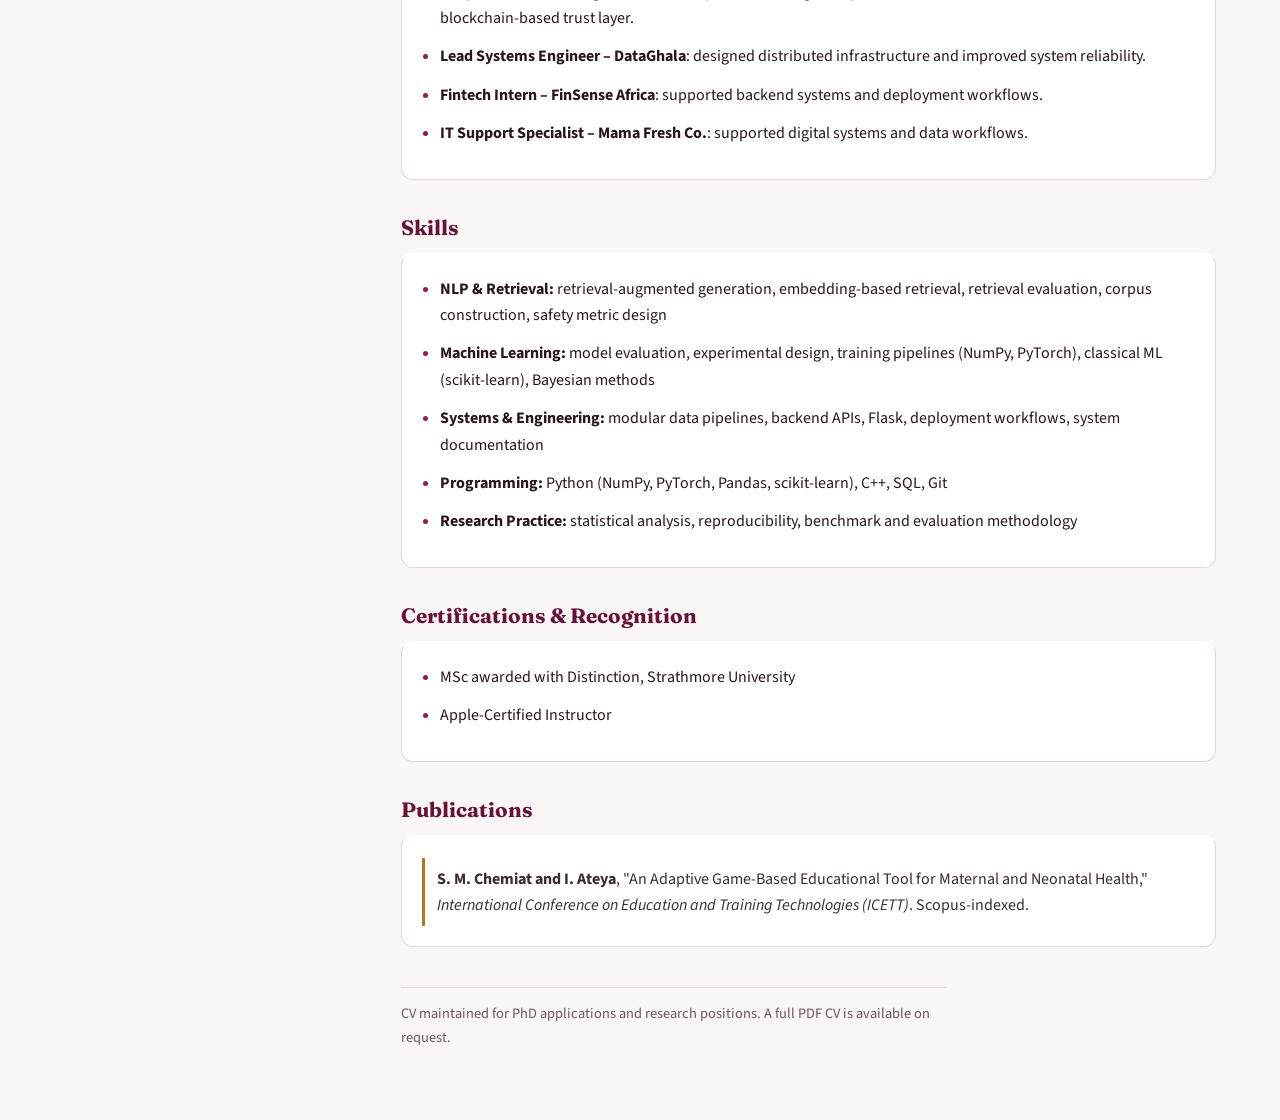
==== commit bfaabc87: "Update profile image format from jpg to jpeg" ====
--- a/cv.html
+++ b/cv.html
@@ -16,7 +16,7 @@
     <meta property="og:description" content="Academic background, research experience, teaching, and publications of Salome Monthe Chemiat.">
 
     <meta property="og:url" content="https://chemiatsalome.github.io/cv.html">
-    <meta property="og:image" content="https://chemiatsalome.github.io/profile.jpg">
+    <meta property="og:image" content="https://chemiatsalome.github.io/profile.jpeg">
 
     <script type="application/ld+json">
     {
@@ -64,7 +64,7 @@
 <aside class="sidebar">
 
     <div class="profile-wrap">
-        <img class="profile-photo" src="profile.jpg" alt="Portrait of Salome Monthe Chemiat">
+        <img class="profile-photo" src="profile.jpeg" alt="Portrait of Salome Monthe Chemiat">
     </div>
 
     <h1>Salome Monthe Chemiat</h1>
--- a/style.css
+++ b/style.css
@@ -1,13 +1,22 @@
-@import url("https://fonts.googleapis.com/css2?family=Merriweather:wght@400;700&family=Source+Sans+3:wght@400;600;700&display=swap");
+@import url("https://fonts.googleapis.com/css2?family=Fraunces:opsz,wght@9..144,500;9..144,600;9..144,700&family=Source+Sans+3:wght@400;600;700&display=swap");
+
+/* =========================================================
+   Palette: "Ink & Bougainvillea"
+   Deep plum ink, raspberry accent, brass-gold detail,
+   blush paper background. Colorful, feminine, strict.
+   ========================================================= */
 
 :root {
-    --bg: #f4f6f8;
+    --bg: #faf6f5;            /* blush paper */
     --panel: #ffffff;
-    --text: #0f172a;
-    --muted: #475569;
-    --accent: #0b7c83;
-    --accent-soft: #e7f5f6;
-    --line: #d7dee7;
+    --text: #29141f;          /* plum-black ink */
+    --muted: #6d5461;
+    --accent: #8f1d55;        /* deep raspberry-plum: primary */
+    --accent-deep: #661239;   /* hover / active */
+    --gold: #b07a1f;          /* brass-gold: secondary detail */
+    --accent-soft: #f7e3ec;   /* rose wash */
+    --gold-soft: #f6ecda;     /* gold wash */
+    --line: #e8d6dc;          /* rose hairline */
     --max-width: 1200px;
 }
 
@@ -25,14 +34,25 @@
 }
 
 a {
-    color: #0b5fa5;
+    color: var(--accent);
     text-decoration: none;
-    transition: color 0.2s ease;
+    transition: color 0.18s ease;
 }
 
 a:hover {
-    color: #084a81;
-}
+    color: var(--accent-deep);
+    text-decoration: underline;
+    text-underline-offset: 3px;
+    text-decoration-thickness: 1.5px;
+}
+
+:focus-visible {
+    outline: 2px solid var(--accent);
+    outline-offset: 3px;
+    border-radius: 4px;
+}
+
+/* ---------- Header ---------- */
 
 .top-header {
     background: var(--panel);
@@ -50,11 +70,11 @@
 }
 
 .site-mark {
-    font-size: 0.95rem;
-    font-weight: 700;
-    letter-spacing: 0.08em;
-    color: #1f2937;
-    text-transform: uppercase;
+    font-family: "Fraunces", Georgia, "Times New Roman", serif;
+    font-size: 1.02rem;
+    font-weight: 600;
+    letter-spacing: 0.04em;
+    color: var(--text);
 }
 
 .top-links {
@@ -64,22 +84,35 @@
 }
 
 .top-links a {
-    color: #374151;
-    font-size: 0.88rem;
+    color: var(--muted);
+    font-size: 0.86rem;
     font-weight: 700;
-    letter-spacing: 0.06em;
+    letter-spacing: 0.08em;
     text-transform: uppercase;
 }
 
 .top-links a.active,
 .top-links a:hover {
     color: var(--accent);
-}
-
+    text-decoration: none;
+}
+
+.top-links a.active {
+    border-bottom: 2px solid var(--gold);
+    padding-bottom: 2px;
+}
+
+/* Signature: two-voice ribbon — plum into gold */
 .accent-line {
     height: 4px;
-    background: var(--accent);
-}
+    background: linear-gradient(90deg,
+        var(--accent-deep) 0%,
+        var(--accent) 42%,
+        #c94f77 68%,
+        var(--gold) 100%);
+}
+
+/* ---------- Shell & grid ---------- */
 
 .site-shell {
     max-width: var(--max-width);
@@ -93,11 +126,13 @@
     gap: 52px;
 }
 
+/* ---------- Sidebar ---------- */
+
 .sidebar {
     position: sticky;
     top: 28px;
     align-self: start;
-    border: 1px solid #d9e0e8;
+    border: 1px solid var(--line);
     background: var(--panel);
     border-radius: 14px;
     padding: 24px 22px;
@@ -112,16 +147,19 @@
     height: 126px;
     border-radius: 50%;
     object-fit: cover;
-    border: 3px solid #dbe4ea;
+    border: 3px solid var(--accent-soft);
+    outline: 1px solid var(--gold);
+    outline-offset: 3px;
     display: block;
 }
 
 .sidebar h1 {
     margin: 0 0 6px;
-    font-family: "Merriweather", Georgia, "Times New Roman", serif;
-    font-size: 2rem;
+    font-family: "Fraunces", Georgia, "Times New Roman", serif;
+    font-size: 1.9rem;
     font-weight: 700;
     line-height: 1.2;
+    color: var(--text);
 }
 
 .sidebar .role {
@@ -148,7 +186,13 @@
 .sidebar-nav a:hover,
 .sidebar-nav a.active {
     background: var(--accent-soft);
-    color: #0a5952;
+    color: var(--accent-deep);
+    text-decoration: none;
+}
+
+.sidebar-nav a.active {
+    border-left: 3px solid var(--accent);
+    border-radius: 0 8px 8px 0;
 }
 
 .contact-list {
@@ -170,8 +214,9 @@
     width: 18px;
     height: 18px;
     border-radius: 50%;
-    border: 1px solid #c3ced9;
-    color: #334155;
+    border: 1px solid var(--gold);
+    color: var(--accent-deep);
+    background: var(--gold-soft);
     display: inline-flex;
     align-items: center;
     justify-content: center;
@@ -179,6 +224,8 @@
     font-weight: 700;
 }
 
+/* ---------- Content ---------- */
+
 .content {
     min-width: 0;
 }
@@ -191,52 +238,57 @@
 
 .eyebrow {
     margin: 0 0 8px;
-    font-size: 0.82rem;
+    font-size: 0.8rem;
     font-weight: 700;
-    letter-spacing: 0.06em;
+    letter-spacing: 0.14em;
     text-transform: uppercase;
-    color: #0a5952;
+    color: var(--gold);
 }
 
 h1, h2, h3 {
-    font-family: "Merriweather", Georgia, "Times New Roman", serif;
+    font-family: "Fraunces", Georgia, "Times New Roman", serif;
     line-height: 1.3;
     margin-top: 0;
+    color: var(--text);
 }
 
 h1 {
-    font-size: 2rem;
+    font-size: 2.05rem;
     margin-bottom: 10px;
 }
 
 h2 {
-    font-size: 1.28rem;
+    font-size: 1.3rem;
     margin: 34px 0 12px;
+    color: var(--accent-deep);
 }
 
 h3 {
-    font-size: 1.05rem;
+    font-size: 1.06rem;
     margin: 0 0 8px;
 }
 
 p {
     margin: 0 0 14px;
-    color: #1f2937;
+    color: #3a2a33;
     max-width: 78ch;
 }
 
 .lead {
     font-size: 1.08rem;
-    color: #111827;
+    color: var(--text);
 }
 
 .research-question {
     margin-top: 14px;
     padding: 14px 16px;
     border-left: 4px solid var(--accent);
-    background: #f7fafb;
-    font-size: 1.05rem;
-}
+    background: var(--accent-soft);
+    border-radius: 0 10px 10px 0;
+    font-size: 1.02rem;
+}
+
+/* ---------- Cards ---------- */
 
 .section-card {
     border: 1px solid var(--line);
@@ -244,12 +296,19 @@
     border-radius: 12px;
     padding: 20px;
     margin-bottom: 16px;
+    border-top: 3px solid transparent;
+    transition: border-color 0.18s ease;
+}
+
+.section-card:hover {
+    border-top-color: var(--accent);
 }
 
 .highlight-card {
-    border: 1px solid #73bbb0;
-    background: linear-gradient(180deg, #f2fbfa 0%, #ffffff 72%);
-    box-shadow: 0 8px 24px rgba(13, 121, 117, 0.08);
+    border: 1px solid #dcb9c9;
+    border-top: 3px solid var(--accent);
+    background: linear-gradient(180deg, #fdf4f8 0%, #ffffff 72%);
+    box-shadow: 0 8px 24px rgba(143, 29, 85, 0.08);
 }
 
 .flagship-header {
@@ -265,9 +324,9 @@
     font-weight: 700;
     letter-spacing: 0.05em;
     text-transform: uppercase;
-    color: #0a5952;
-    background: #dcf3ef;
-    border: 1px solid #a4d8cf;
+    color: var(--accent-deep);
+    background: var(--accent-soft);
+    border: 1px solid #dcaec4;
     border-radius: 999px;
     padding: 4px 10px;
 }
@@ -275,6 +334,10 @@
 .inline-list {
     margin: 0;
     padding-left: 18px;
+}
+
+.inline-list li::marker {
+    color: var(--accent);
 }
 
 .meta {
@@ -284,16 +347,26 @@
 }
 
 .testimonial {
-    border-left: 4px solid var(--accent);
+    border-left: 4px solid var(--gold);
     padding: 10px 14px;
-    background: #f8fbfb;
+    background: var(--gold-soft);
+    border-radius: 0 10px 10px 0;
     margin: 12px 0;
-    color: #0f172a;
+    color: var(--text);
+    font-style: italic;
 }
 
 .cv-list {
     margin: 0;
     padding-left: 18px;
+}
+
+.cv-list li {
+    margin-bottom: 12px;
+}
+
+.cv-list li::marker {
+    color: var(--accent);
 }
 
 .footer-note {
@@ -313,10 +386,12 @@
 }
 
 .pub-list li {
-    border-left: 3px solid #9ab6d8;
+    border-left: 3px solid var(--gold);
     padding: 8px 0 8px 12px;
-    color: #1f2937;
-}
+    color: #3a2a33;
+}
+
+/* ---------- Responsive & preferences ---------- */
 
 @media (max-width: 980px) {
     .top-header-inner {
@@ -333,3 +408,9 @@
         position: static;
     }
 }
+
+@media (prefers-reduced-motion: reduce) {
+    * {
+        transition: none !important;
+    }
+}
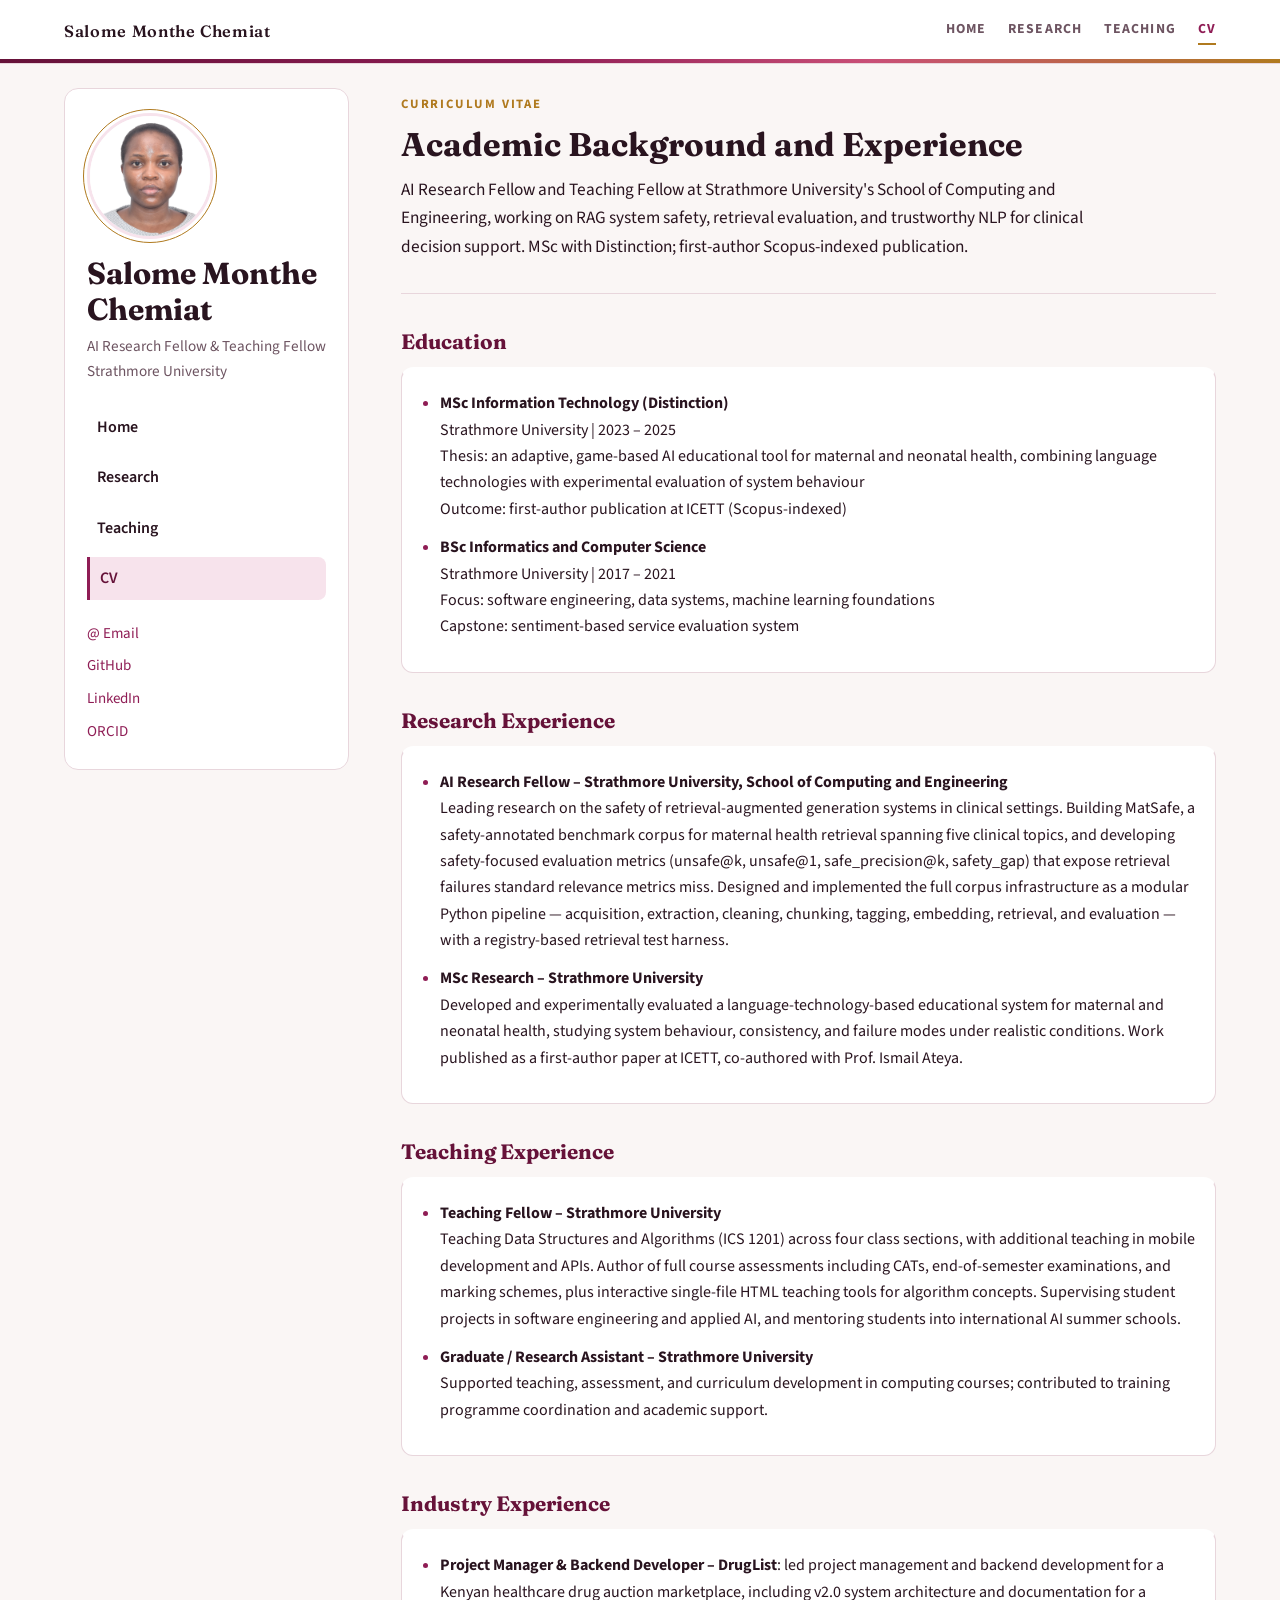
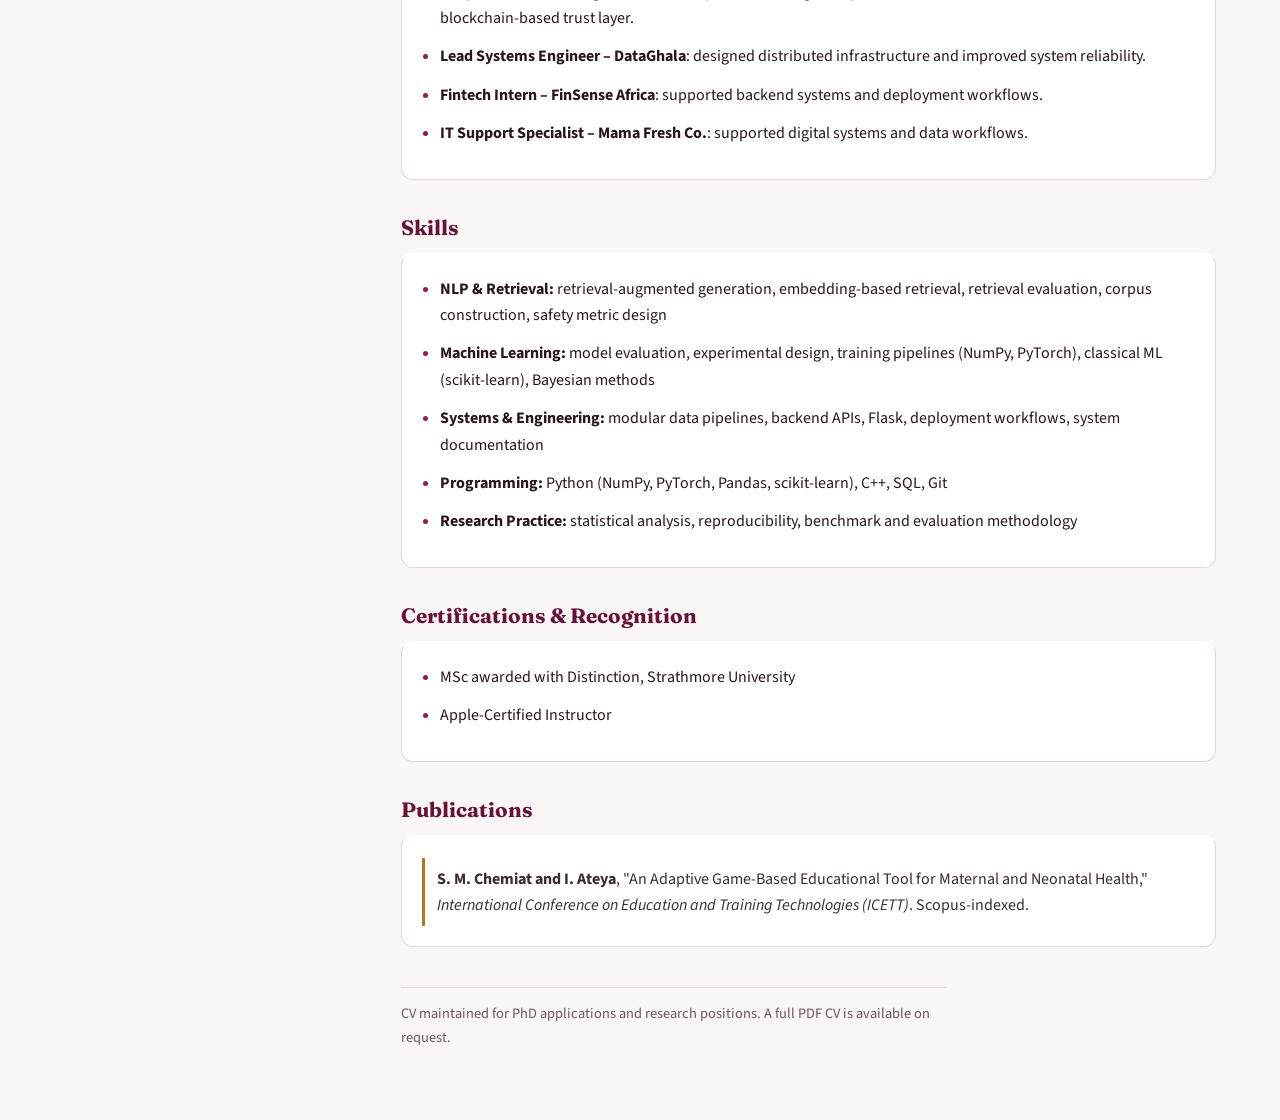
==== commit a8821c02: "Update profile photo filename in cv.html" ====
--- a/cv.html
+++ b/cv.html
@@ -16,7 +16,7 @@
     <meta property="og:description" content="Academic background, research experience, teaching, and publications of Salome Monthe Chemiat.">
 
     <meta property="og:url" content="https://chemiatsalome.github.io/cv.html">
-    <meta property="og:image" content="https://chemiatsalome.github.io/profile.jpeg">
+    <meta property="og:image" content="https://chemiatsalome.github.io/profile.jpg">
 
     <script type="application/ld+json">
     {
@@ -64,7 +64,7 @@
 <aside class="sidebar">
 
     <div class="profile-wrap">
-        <img class="profile-photo" src="profile.jpeg" alt="Portrait of Salome Monthe Chemiat">
+        <img class="profile-photo" src="profile.jpg" alt="Portrait of Salome Monthe Chemiat">
     </div>
 
     <h1>Salome Monthe Chemiat</h1>
@@ -296,6 +296,15 @@
 
 </div>
 </div>
-
+<script>
+  (function () {
+    var u = "schemiat";
+    var d = "strathmore.edu";
+    var link = document.getElementById("email-link");
+    if (link) {
+      link.href = "mailto:" + u + "@" + d;
+    }
+  })();
+</script>
 </body>
 </html>
